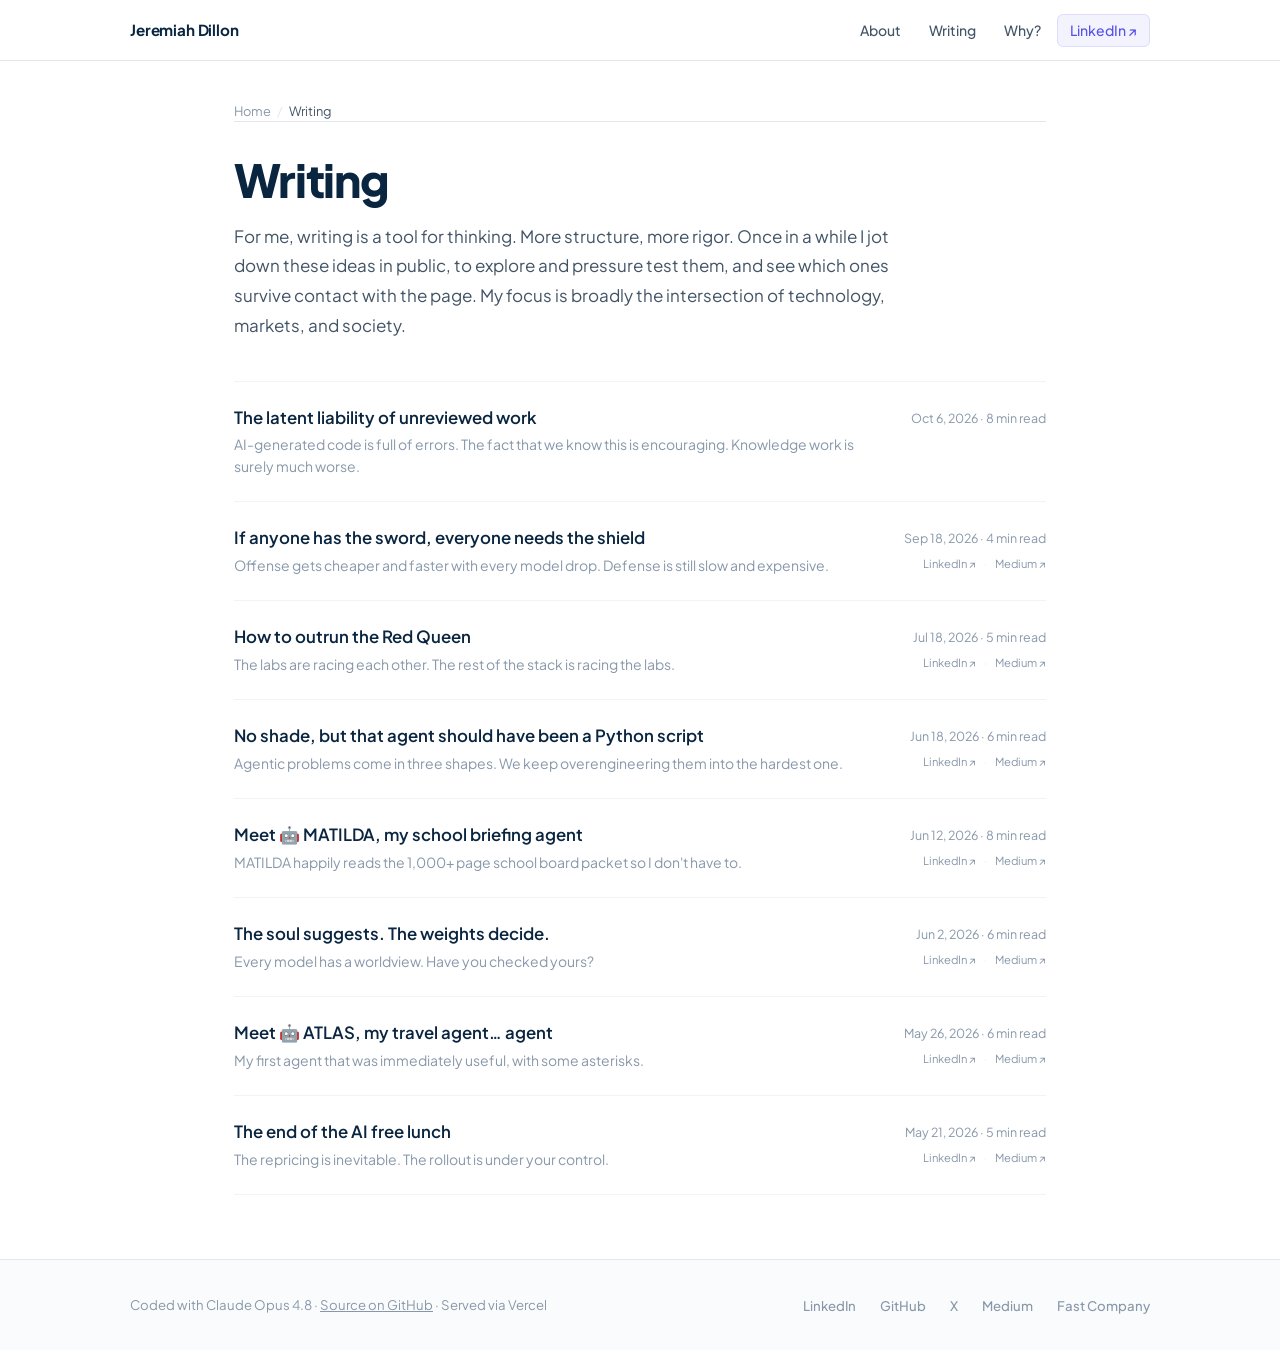
==== writing/index.html @ 39ca25db "Spin writing out into its own /writing/ index page - Add writing/index.html: all essays newest first" ====
<!DOCTYPE html>
<html lang="en">
<head>
  <meta charset="UTF-8">
  <meta name="viewport" content="width=device-width, initial-scale=1.0">
  <title>Writing | Jeremiah Dillon</title>
  <meta name="description" content="Essays by Jeremiah Dillon on the intersection of technology, markets, and society: AI economics, agents, open-weight models, and security.">
  <link rel="icon" type="image/svg+xml" href="../favicon.svg">
  <link rel="canonical" href="https://jeremiahdillon.com/writing/">

  <!-- Open Graph / Twitter -->
  <meta property="og:type" content="website">
  <meta property="og:url" content="https://jeremiahdillon.com/writing/">
  <meta property="og:title" content="Writing | Jeremiah Dillon">
  <meta property="og:description" content="Essays by Jeremiah Dillon on the intersection of technology, markets, and society: AI economics, agents, open-weight models, and security.">
  <meta property="og:image" content="https://jeremiahdillon.com/jeremiah-dillon-photo.jpg">
  <meta property="og:image:width" content="600">
  <meta property="og:image:height" content="399">
  <meta property="og:image:alt" content="Jeremiah Dillon">
  <meta property="og:site_name" content="Jeremiah Dillon">
  <meta name="twitter:card" content="summary_large_image">
  <meta name="twitter:title" content="Writing | Jeremiah Dillon">
  <meta name="twitter:description" content="Essays by Jeremiah Dillon on the intersection of technology, markets, and society: AI economics, agents, open-weight models, and security.">
  <meta name="twitter:image" content="https://jeremiahdillon.com/jeremiah-dillon-photo.jpg">
  <meta name="twitter:creator" content="@jeremiahdillon">

  <!-- ============================================================
    BLOG SCHEMA — the catalog of every essay. One "blogPost" entry
    per article, NEWEST FIRST, each pointing at the article's own
    BlogPosting @id (…/writing/<slug>/#article). Keep this list in
    sync with the visible .essay-list below. author/publisher
    reference the #person node defined on the homepage.
  ============================================================ -->
  <script type="application/ld+json">
  {
    "@context": "https://schema.org",
    "@graph": [
      {
        "@type": "Blog",
        "@id": "https://jeremiahdillon.com/writing/#blog",
        "url": "https://jeremiahdillon.com/writing/",
        "name": "Writing by Jeremiah Dillon",
        "description": "Essays by Jeremiah Dillon on the intersection of technology, markets, and society: AI economics, agents, open-weight models, and security.",
        "inLanguage": "en",
        "author": {
          "@id": "https://jeremiahdillon.com/#person"
        },
        "publisher": {
          "@id": "https://jeremiahdillon.com/#person"
        },
        "isPartOf": {
          "@id": "https://jeremiahdillon.com/#website"
        },
        "blogPost": [
          {
            "@type": "BlogPosting",
            "@id": "https://jeremiahdillon.com/writing/latent-liability-of-unreviewed-work/#article",
            "headline": "The latent liability of unreviewed work",
            "description": "AI-generated code is full of errors. The fact that we know this is encouraging. Knowledge work is surely much worse.",
            "datePublished": "2026-10-06",
            "author": {
              "@id": "https://jeremiahdillon.com/#person"
            },
            "url": "https://jeremiahdillon.com/writing/latent-liability-of-unreviewed-work/"
          },
          {
            "@type": "BlogPosting",
            "@id": "https://jeremiahdillon.com/writing/if-anyone-has-the-sword-everyone-needs-the-shield/#article",
            "headline": "If anyone has the sword, everyone needs the shield",
            "description": "Offense gets cheaper and faster with every model drop. Defense is still slow and expensive.",
            "datePublished": "2026-09-18",
            "author": {
              "@id": "https://jeremiahdillon.com/#person"
            },
            "url": "https://jeremiahdillon.com/writing/if-anyone-has-the-sword-everyone-needs-the-shield/"
          },
          {
            "@type": "BlogPosting",
            "@id": "https://jeremiahdillon.com/writing/how-to-outrun-the-red-queen/#article",
            "headline": "How to outrun the Red Queen",
            "description": "The labs are racing each other. The rest of the stack is racing the labs.",
            "datePublished": "2026-07-18",
            "author": {
              "@id": "https://jeremiahdillon.com/#person"
            },
            "url": "https://jeremiahdillon.com/writing/how-to-outrun-the-red-queen/"
          },
          {
            "@type": "BlogPosting",
            "@id": "https://jeremiahdillon.com/writing/that-agent-should-have-been-a-python-script/#article",
            "headline": "No shade, but that agent should have been a Python script",
            "description": "Agentic problems come in three shapes. We keep overengineering them into the hardest one.",
            "datePublished": "2026-06-18",
            "author": {
              "@id": "https://jeremiahdillon.com/#person"
            },
            "url": "https://jeremiahdillon.com/writing/that-agent-should-have-been-a-python-script/"
          },
          {
            "@type": "BlogPosting",
            "@id": "https://jeremiahdillon.com/writing/meet-matilda-my-school-briefing-agent/#article",
            "headline": "Meet MATILDA, my school briefing agent",
            "description": "MATILDA happily reads the 1,000+ page school board packet so I don't have to.",
            "datePublished": "2026-06-12",
            "author": {
              "@id": "https://jeremiahdillon.com/#person"
            },
            "url": "https://jeremiahdillon.com/writing/meet-matilda-my-school-briefing-agent/"
          },
          {
            "@type": "BlogPosting",
            "@id": "https://jeremiahdillon.com/writing/soul-suggests-weights-decide/#article",
            "headline": "The soul suggests. The weights decide.",
            "description": "Every model has a worldview. Have you checked yours?",
            "datePublished": "2026-06-02",
            "author": {
              "@id": "https://jeremiahdillon.com/#person"
            },
            "url": "https://jeremiahdillon.com/writing/soul-suggests-weights-decide/"
          },
          {
            "@type": "BlogPosting",
            "@id": "https://jeremiahdillon.com/writing/meet-atlas-my-travel-agent/#article",
            "headline": "Meet ATLAS, my travel agent… agent",
            "description": "My first agent that was immediately useful, with some asterisks.",
            "datePublished": "2026-05-26",
            "author": {
              "@id": "https://jeremiahdillon.com/#person"
            },
            "url": "https://jeremiahdillon.com/writing/meet-atlas-my-travel-agent/"
          },
          {
            "@type": "BlogPosting",
            "@id": "https://jeremiahdillon.com/writing/end-of-the-ai-free-lunch/#article",
            "headline": "The end of the AI free lunch",
            "description": "The repricing is inevitable. The rollout is under your control.",
            "datePublished": "2026-05-21",
            "author": {
              "@id": "https://jeremiahdillon.com/#person"
            },
            "url": "https://jeremiahdillon.com/writing/end-of-the-ai-free-lunch/"
          }
        ]
      },
      {
        "@type": "BreadcrumbList",
        "itemListElement": [
          {
            "@type": "ListItem",
            "position": 1,
            "name": "Home",
            "item": "https://jeremiahdillon.com/"
          },
          {
            "@type": "ListItem",
            "position": 2,
            "name": "Writing",
            "item": "https://jeremiahdillon.com/writing/"
          }
        ]
      }
    ]
  }
  </script>

  <link rel="preconnect" href="https://fonts.gstatic.com" crossorigin>
  <link href="https://fonts.googleapis.com/css2?family=Plus+Jakarta+Sans:wght@300;400;500;600;700;800&display=swap" rel="stylesheet">
  <link rel="stylesheet" href="article.css">

  <style>
    /* Writing index — list styles mirror the homepage essay rows. */
    .writing-wrap {
      max-width: 860px;
      margin: 0 auto;
      padding: 2.5rem 1.5rem 4rem;
    }
    .writing-header { margin-bottom: 2.5rem; }
    .writing-title {
      font-size: clamp(2rem, 5vw, 2.85rem);
      font-weight: 800;
      line-height: 1.12;
      letter-spacing: -0.025em;
      color: var(--text);
      margin-bottom: 1rem;
    }
    .writing-intro {
      font-size: 1.0625rem;
      color: var(--text-2);
      line-height: 1.75;
      max-width: 680px;
    }

    .essay-list { display: grid; gap: 0; }
    .essay-item {
      display: grid;
      grid-template-columns: 1fr auto;
      gap: 1.5rem;
      padding: 1.5rem 0;
      border-bottom: 1px solid var(--border-light);
      align-items: start;
    }
    .essay-item:first-child { border-top: 1px solid var(--border-light); }
    .essay-title-link { text-decoration: none; color: inherit; display: block; }
    .essay-title-link:hover .essay-title { color: var(--indigo); }
    .essay-title {
      font-size: 1.05rem;
      font-weight: 600;
      color: var(--text);
      margin-bottom: 0.3rem;
      transition: color 0.15s;
      line-height: 1.4;
    }
    .essay-desc { font-size: 0.875rem; color: var(--text-3); line-height: 1.55; }
    .essay-meta-right {
      display: flex;
      flex-direction: column;
      align-items: flex-end;
      gap: 0.35rem;
    }
    .essay-date {
      font-size: 0.78rem;
      color: var(--text-3);
      white-space: nowrap;
      padding-top: 0.2rem;
    }
    .essay-alts { display: flex; align-items: center; gap: 0.5rem; white-space: nowrap; }
    .essay-alts .sep { color: var(--border); font-size: 0.7rem; }
    .essay-alt {
      font-size: 0.7rem;
      color: var(--text-3);
      text-decoration: none;
      transition: color 0.15s;
    }
    .essay-alt:hover { color: var(--text-2); }

    @media (max-width: 768px) {
      .writing-wrap { padding: 1.5rem 1.25rem 3rem; }
    }
    @media (max-width: 600px) {
      .essay-item { grid-template-columns: 1fr; gap: 0.6rem; }
      .essay-meta-right { flex-direction: row; align-items: center; gap: 0.9rem; flex-wrap: wrap; }
      .essay-date { padding-top: 0; }
    }
  </style>
</head>

<body>

  <!-- NAV -->
  <nav>
    <div class="nav-inner">
      <a href="../" class="nav-logo">Jeremiah Dillon</a>
      <ul class="nav-links">
        <li><a href="../#about">About</a></li>
        <li><a href="./" aria-current="page">Writing</a></li>
        <li><a href="../#why">Why?</a></li>
        <li><a href="https://www.linkedin.com/in/jeremiahdillon/" target="_blank" rel="noopener" class="nav-cta">LinkedIn ↗</a></li>
      </ul>
    </div>
  </nav>

  <main class="writing-wrap">

    <!-- BREADCRUMB (mirrored in BreadcrumbList schema above) -->
    <nav class="breadcrumb" aria-label="Breadcrumb">
      <a href="../">Home</a>
      <span class="sep">/</span>
      <span aria-current="page">Writing</span>
    </nav>

    <header class="writing-header">
      <h1 class="writing-title">Writing</h1>
      <p class="writing-intro">
        For me, writing is a tool for thinking. More structure, more rigor.
        Once in a while I jot down these ideas in public, to explore and pressure test them,
        and see which ones survive contact with the page.
        My focus is broadly the intersection of technology, markets, and society.
      </p>
    </header>

    <!-- ESSAY LIST — every article, NEWEST FIRST. Add new rows at the top.
         PASS 1: omit the .essay-alts span. PASS 2: add LinkedIn + Medium. -->
    <div class="essay-list">
      <div class="essay-item">
        <div>
          <a class="essay-title-link"
             href="latent-liability-of-unreviewed-work/">
            <p class="essay-title">The latent liability of unreviewed work</p>
          </a>
          <p class="essay-desc">AI-generated code is full of errors. The fact that we know this is encouraging. Knowledge work is surely much worse.</p>
        </div>
        <div class="essay-meta-right">
          <span class="essay-date"><time datetime="2026-10-06">Oct 6, 2026</time> · 8 min read</span>
        </div>
      </div>
      <div class="essay-item">
        <div>
          <a class="essay-title-link"
             href="if-anyone-has-the-sword-everyone-needs-the-shield/">
            <p class="essay-title">If anyone has the sword, everyone needs the shield</p>
          </a>
          <p class="essay-desc">Offense gets cheaper and faster with every model drop. Defense is still slow and expensive.</p>
        </div>
        <div class="essay-meta-right">
          <span class="essay-date"><time datetime="2026-09-18">Sep 18, 2026</time> · 4 min read</span>
          <span class="essay-alts">
            <a class="essay-alt"
               href="https://www.linkedin.com/pulse/anyone-has-sword-everyone-needs-shield-jeremiah-dillon-mvcic/"
               target="_blank" rel="noopener">LinkedIn ↗</a>
            <span class="sep">·</span>
            <a class="essay-alt"
               href="https://medium.com/@jeremiahdillon/if-anyone-has-the-sword-everyone-needs-the-shield-86bb795294f2"
               target="_blank" rel="noopener">Medium ↗</a>
          </span>
        </div>
      </div>
      <div class="essay-item">
        <div>
          <a class="essay-title-link"
             href="how-to-outrun-the-red-queen/">
            <p class="essay-title">How to outrun the Red Queen</p>
          </a>
          <p class="essay-desc">The labs are racing each other. The rest of the stack is racing the labs.</p>
        </div>
        <div class="essay-meta-right">
          <span class="essay-date"><time datetime="2026-07-18">Jul 18, 2026</time> · 5 min read</span>
          <span class="essay-alts">
            <a class="essay-alt"
               href="https://www.linkedin.com/pulse/how-outrun-red-queen-jeremiah-dillon-hpqdc/"
               target="_blank" rel="noopener">LinkedIn ↗</a>
            <span class="sep">·</span>
            <a class="essay-alt"
               href="https://medium.com/@jeremiahdillon/how-to-outrun-the-red-queen-6747c580586c"
               target="_blank" rel="noopener">Medium ↗</a>
          </span>
        </div>
      </div>
      <div class="essay-item">
        <div>
          <a class="essay-title-link"
             href="that-agent-should-have-been-a-python-script/">
            <p class="essay-title">No shade, but that agent should have been a Python script</p>
          </a>
          <p class="essay-desc">Agentic problems come in three shapes. We keep overengineering them into the hardest one.</p>
        </div>
        <div class="essay-meta-right">
          <span class="essay-date"><time datetime="2026-06-18">Jun 18, 2026</time> · 6 min read</span>
          <span class="essay-alts">
            <a class="essay-alt"
               href="https://www.linkedin.com/pulse/shade-agent-should-have-been-python-script-jeremiah-dillon-jqdzc/"
               target="_blank" rel="noopener">LinkedIn ↗</a>
            <span class="sep">·</span>
            <a class="essay-alt"
               href="https://medium.com/@jeremiahdillon/no-shade-but-that-agent-should-have-been-a-python-script-0a98069a4497"
               target="_blank" rel="noopener">Medium ↗</a>
          </span>
        </div>
      </div>
      <div class="essay-item">
        <div>
          <a class="essay-title-link"
             href="meet-matilda-my-school-briefing-agent/">
            <p class="essay-title">Meet 🤖 MATILDA, my school briefing agent</p>
          </a>
          <p class="essay-desc">MATILDA happily reads the 1,000+ page school board packet so I don't have to.</p>
        </div>
        <div class="essay-meta-right">
          <span class="essay-date"><time datetime="2026-06-12">Jun 12, 2026</time> · 8 min read</span>
          <span class="essay-alts">
            <a class="essay-alt"
               href="https://www.linkedin.com/pulse/meet-matilda-my-school-briefing-agent-jeremiah-dillon-i9kpc/"
               target="_blank" rel="noopener">LinkedIn ↗</a>
            <span class="sep">·</span>
            <a class="essay-alt"
               href="https://medium.com/@jeremiahdillon/meet-matilda-my-school-briefing-agent-ec1f6a5255ee"
               target="_blank" rel="noopener">Medium ↗</a>
          </span>
        </div>
      </div>
      <div class="essay-item">
        <div>
          <a class="essay-title-link"
             href="soul-suggests-weights-decide/">
            <p class="essay-title">The soul suggests. The weights decide.</p>
          </a>
          <p class="essay-desc">Every model has a worldview. Have you checked yours?</p>
        </div>
        <div class="essay-meta-right">
          <span class="essay-date"><time datetime="2026-06-02">Jun 2, 2026</time> · 6 min read</span>
          <span class="essay-alts">
            <a class="essay-alt"
               href="https://www.linkedin.com/pulse/soul-suggests-weights-decide-jeremiah-dillon-nlzoc/"
               target="_blank" rel="noopener">LinkedIn ↗</a>
            <span class="sep">·</span>
            <a class="essay-alt"
               href="https://medium.com/@jeremiahdillon/the-soul-suggests-the-weights-decide-28dfb62f0040"
               target="_blank" rel="noopener">Medium ↗</a>
          </span>
        </div>
      </div>
      <div class="essay-item">
        <div>
          <a class="essay-title-link"
             href="meet-atlas-my-travel-agent/">
            <p class="essay-title">Meet 🤖 ATLAS, my travel agent… agent</p>
          </a>
          <p class="essay-desc">My first agent that was immediately useful, with some asterisks.</p>
        </div>
        <div class="essay-meta-right">
          <span class="essay-date"><time datetime="2026-05-26">May 26, 2026</time> · 6 min read</span>
          <span class="essay-alts">
            <a class="essay-alt"
               href="https://www.linkedin.com/pulse/meet-atlas-my-travel-agent-jeremiah-dillon-sjqvc/"
               target="_blank" rel="noopener">LinkedIn ↗</a>
            <span class="sep">·</span>
            <a class="essay-alt"
               href="https://medium.com/@jeremiahdillon/meet-atlas-my-travel-agent-agent-e355d54e1eb7"
               target="_blank" rel="noopener">Medium ↗</a>
          </span>
        </div>
      </div>
      <div class="essay-item">
        <div>
          <a class="essay-title-link"
             href="end-of-the-ai-free-lunch/">
            <p class="essay-title">The end of the AI free lunch</p>
          </a>
          <p class="essay-desc">The repricing is inevitable. The rollout is under your control.</p>
        </div>
        <div class="essay-meta-right">
          <span class="essay-date"><time datetime="2026-05-21">May 21, 2026</time> · 5 min read</span>
          <span class="essay-alts">
            <a class="essay-alt"
               href="https://www.linkedin.com/pulse/end-ai-free-lunch-jeremiah-dillon-sha3c/"
               target="_blank" rel="noopener">LinkedIn ↗</a>
            <span class="sep">·</span>
            <a class="essay-alt"
               href="https://medium.com/@jeremiahdillon/the-end-of-the-ai-free-lunch-56e48bebc49a"
               target="_blank" rel="noopener">Medium ↗</a>
          </span>
        </div>
      </div>
    </div>

  </main>

  <!-- FOOTER -->
  <footer>
    <div class="footer-inner">
      <div style="display: flex; flex-direction: column; gap: 0.3rem;">
        <span class="footer-copy">Coded with Claude Opus 4.8 · <a href="https://github.com/jeremiahdillon/jeremiahdillon-site" target="_blank" rel="noopener">Source on GitHub</a> · Served via Vercel</span>
      </div>
      <ul class="footer-links">
        <li><a href="https://www.linkedin.com/in/jeremiahdillon/" target="_blank" rel="noopener">LinkedIn</a></li>
        <li><a href="https://github.com/jeremiahdillon" target="_blank" rel="noopener">GitHub</a></li>
        <li><a href="https://x.com/jeremiahdillon" target="_blank" rel="noopener">X</a></li>
        <li><a href="https://medium.com/@jeremiahdillon" target="_blank" rel="noopener">Medium</a></li>
        <li><a href="https://www.fastcompany.com/user/jeremiah-dillon" target="_blank" rel="noopener">Fast Company</a></li>
      </ul>
    </div>
  </footer>

  <!-- Vercel Web Analytics -->
  <script defer src="/_vercel/insights/script.js"></script>
</body>
</html>
---- writing/article.css ----
/* ============================================================
   article.css — shared styles for jeremiahdillon.com/writing/
   Reuses the design tokens from the homepage (index.html) so
   article pages stay visually consistent with the rest of the
   site. Edit here once; every article + the template updates.
   ============================================================ */

*, *::before, *::after { box-sizing: border-box; margin: 0; padding: 0; }

:root {
  --bg:           #ffffff;
  --bg-alt:       #f6f9fc;
  --bg-subtle:    #fafbfc;
  --text:         #0a2540;
  --text-2:       #425466;
  --text-3:       #8898aa;
  --indigo:       #5851ea;
  --indigo-deep:  #3d35c7;
  --indigo-soft:  rgba(88, 81, 234, 0.07);
  --indigo-mid:   rgba(88, 81, 234, 0.14);
  --border:       #e3e8ef;
  --border-light: #f0f4f8;
  --shadow-sm:    0 1px 3px rgba(10,37,64,0.08), 0 1px 2px rgba(10,37,64,0.04);
  --shadow-md:    0 4px 16px rgba(10,37,64,0.08), 0 2px 6px rgba(10,37,64,0.04);
  --font:         'Plus Jakarta Sans', system-ui, sans-serif;
  --mono:         'Fira Code', 'Cascadia Code', 'Consolas', 'Monaco', monospace;
  --max:          1100px;   /* nav + footer width, matches homepage */
  --measure:      720px;    /* article reading column width        */
}

html { scroll-behavior: smooth; }

body {
  background: var(--bg);
  color: var(--text);
  font-family: var(--font);
  font-size: 16px;
  line-height: 1.6;
  -webkit-font-smoothing: antialiased;
}

a { color: var(--indigo); }

/* ---------- NAV (mirrors homepage) ---------- */
nav {
  position: sticky;
  top: 0;
  z-index: 100;
  background: rgba(255,255,255,0.9);
  backdrop-filter: blur(16px);
  -webkit-backdrop-filter: blur(16px);
  border-bottom: 1px solid var(--border);
}
.nav-inner {
  max-width: var(--max);
  margin: 0 auto;
  padding: 0 2.5rem;
  height: 60px;
  display: flex;
  align-items: center;
  justify-content: space-between;
}
.nav-logo {
  font-size: 0.95rem;
  font-weight: 700;
  color: var(--text);
  text-decoration: none;
  letter-spacing: -0.01em;
}
.nav-links {
  display: flex;
  align-items: center;
  gap: 0.25rem;
  list-style: none;
}
.nav-links a {
  font-size: 0.875rem;
  font-weight: 500;
  color: var(--text-2);
  text-decoration: none;
  padding: 0.4rem 0.75rem;
  border-radius: 6px;
  transition: color 0.15s, background 0.15s;
}
.nav-links a:hover { color: var(--text); background: var(--bg-alt); }
.nav-cta {
  color: var(--indigo) !important;
  background: var(--indigo-soft) !important;
  border: 1px solid var(--indigo-mid) !important;
}
.nav-cta:hover {
  background: rgba(88,81,234,0.12) !important;
  color: var(--indigo-deep) !important;
}

/* ---------- ARTICLE SHELL ---------- */
.article-wrap {
  max-width: var(--measure);
  margin: 0 auto;
  padding: 2.5rem 1.5rem 4rem;
}

/* Breadcrumb (visible + mirrored in BreadcrumbList JSON-LD) */
.breadcrumb {
  font-size: 0.8rem;
  color: var(--text-3);
  margin-bottom: 2rem;
  display: flex;
  flex-wrap: wrap;
  gap: 0.4rem;
  align-items: center;
}
.breadcrumb a { color: var(--text-3); text-decoration: none; transition: color 0.15s; }
.breadcrumb a:hover { color: var(--indigo); }
.breadcrumb .sep { color: var(--border); }
.breadcrumb [aria-current="page"] { color: var(--text-2); }

/* ---------- ARTICLE HEADER ---------- */
.article-header { margin-bottom: 2.5rem; }
.article-eyebrow {
  font-size: 0.72rem;
  font-weight: 700;
  color: var(--indigo);
  letter-spacing: 0.1em;
  text-transform: uppercase;
  margin-bottom: 1rem;
}
.article-title {
  font-size: clamp(2rem, 5vw, 2.85rem);
  font-weight: 800;
  line-height: 1.12;
  letter-spacing: -0.025em;
  color: var(--text);
  margin-bottom: 1rem;
}
.article-dek {
  font-size: 1.2rem;
  font-weight: 400;
  color: var(--text-2);
  line-height: 1.55;
  margin-bottom: 1.5rem;
}
.article-meta {
  display: flex;
  flex-wrap: wrap;
  align-items: center;
  gap: 0.5rem 0.85rem;
  font-size: 0.85rem;
  color: var(--text-3);
  padding-bottom: 1.5rem;
  border-bottom: 1px solid var(--border);
}
.article-meta .author { color: var(--text-2); font-weight: 600; }
.article-meta .dot { color: var(--border); }

/* ---------- ARTICLE BODY ---------- */
.article-body { font-size: 1.0625rem; color: var(--text-2); }
.article-body > * + * { margin-top: 1.5rem; }

.article-body p { line-height: 1.8; }
.article-body strong { color: var(--text); font-weight: 700; }
.article-body em { font-style: italic; }
.article-body a {
  color: var(--indigo);
  text-decoration: underline;
  text-decoration-color: var(--indigo-mid);
  text-underline-offset: 2px;
  transition: text-decoration-color 0.15s;
}
.article-body a:hover { text-decoration-color: var(--indigo); }

/* Headings within the article */
.article-body h2 {
  font-size: 1.6rem;
  font-weight: 700;
  line-height: 1.25;
  letter-spacing: -0.02em;
  color: var(--text);
  margin-top: 3rem;
}
.article-body h3 {
  font-size: 1.25rem;
  font-weight: 700;
  line-height: 1.3;
  color: var(--text);
  margin-top: 2.5rem;
}
.article-body h2 + p, .article-body h3 + p { margin-top: 0.75rem; }

/* Section divider */
.article-body hr {
  border: none;
  height: 1px;
  background: var(--border);
  margin: 3rem 0;
}
/* Optional decorative centered divider: <hr class="dots"> */
.article-body hr.dots {
  background: none;
  text-align: center;
  height: auto;
}
.article-body hr.dots::before {
  content: '· · ·';
  color: var(--text-3);
  letter-spacing: 0.4em;
  font-size: 1.1rem;
}

/* Lists */
.article-body ul, .article-body ol { padding-left: 1.4rem; }
.article-body li { line-height: 1.8; margin-top: 0.5rem; }
.article-body li::marker { color: var(--text-3); }
.article-body ul li::marker { color: var(--indigo); }

/* Figures / inline images */
.article-body figure { margin: 2.5rem 0; }
.article-body figure img {
  display: block;
  width: 100%;
  height: auto;
  border-radius: 12px;
  border: 1px solid var(--border);
  box-shadow: var(--shadow-md);
}
.article-body figcaption {
  font-size: 0.82rem;
  color: var(--text-3);
  text-align: center;
  margin-top: 0.75rem;
  line-height: 1.5;
}
/* Lead/header image sits flush, a touch larger */
.article-lead { margin: 0 0 2.5rem; }
.article-lead img {
  display: block;
  width: 100%;
  height: auto;
  border-radius: 14px;
  border: 1px solid var(--border);
  box-shadow: var(--shadow-md);
}
.article-lead figcaption {
  font-size: 0.82rem;
  color: var(--text-3);
  text-align: center;
  margin-top: 0.75rem;
}

/* Blockquote / pull quote */
.article-body blockquote {
  border-left: 3px solid var(--indigo);
  background: var(--indigo-soft);
  padding: 1.1rem 1.4rem;
  border-radius: 0 10px 10px 0;
  margin: 2rem 0;
}
.article-body blockquote p { color: var(--text); font-size: 1.05rem; line-height: 1.7; }
.article-body blockquote p + p { margin-top: 0.75rem; }
.article-body blockquote cite {
  display: block;
  font-style: normal;
  font-size: 0.85rem;
  color: var(--text-3);
  margin-top: 0.6rem;
}
.article-body blockquote cite a { color: var(--text-3); }

/* Callout / note box */
.callout {
  display: flex;
  gap: 0.9rem;
  background: var(--bg-alt);
  border: 1px solid var(--border);
  border-radius: 12px;
  padding: 1.1rem 1.3rem;
  margin: 2rem 0;
}
.callout-icon {
  flex-shrink: 0;
  width: 1.5rem; height: 1.5rem;
  color: var(--indigo);
}
.callout-body { font-size: 0.95rem; color: var(--text-2); line-height: 1.65; }
.callout-body strong { color: var(--text); }
.callout-body > * + * { margin-top: 0.5rem; }
.callout.accent { background: var(--indigo-soft); border-color: var(--indigo-mid); }

/* Inline code + code blocks */
.article-body code {
  font-family: var(--mono);
  font-size: 0.875em;
  background: var(--indigo-soft);
  color: var(--indigo-deep);
  padding: 0.12em 0.4em;
  border-radius: 5px;
}
.article-body pre {
  background: #1e1e1e;
  border-radius: 10px;
  padding: 1.4rem 1.6rem;
  overflow-x: auto;
  box-shadow: 0 8px 32px rgba(0,0,0,0.18), 0 2px 8px rgba(0,0,0,0.12);
}
.article-body pre code {
  font-family: var(--mono);
  font-size: 0.82rem;
  line-height: 1.7;
  background: none;
  color: #d4d4d4;
  padding: 0;
  border-radius: 0;
  white-space: pre;
}

/* Code window (matches homepage "Why?" component) for titled code blocks */
.code-window {
  border-radius: 10px;
  overflow: hidden;
  box-shadow: 0 8px 32px rgba(0,0,0,0.18), 0 2px 8px rgba(0,0,0,0.12);
  margin: 2.5rem 0;
}
.code-titlebar {
  background: #323232;
  padding: 0.65rem 1rem;
  display: flex;
  align-items: center;
  gap: 0.5rem;
}
.code-dot { width: 12px; height: 12px; border-radius: 50%; flex-shrink: 0; }
.dot-red    { background: #ff5f57; }
.dot-yellow { background: #ffbd2e; }
.dot-green  { background: #28c840; }
.code-filename {
  font-size: 0.75rem;
  color: #9d9d9d;
  margin-left: 0.375rem;
  font-family: var(--mono);
}
.code-window .code-body {
  background: #1e1e1e;
  padding: 1.4rem 1.6rem;
  overflow-x: auto;
}
.code-window pre { box-shadow: none; padding: 0; border-radius: 0; }

/* Syntax tokens (VS Code-style) — used in <pre><code> and .code-window.
   Stay true to a real syntax theme: comments green, keys blue, strings
   orange, punctuation muted. Bold variants add hierarchy where wanted. */
.tok-hd  { color: #6a9955; font-weight: 700; }   /* heading comment — bold green */
.tok-cmt { color: #6a9955; }                     /* comment        — green       */
.tok-lbl { color: #9cdcfe; font-weight: 700; }   /* key / label    — bold blue    */
.tok-key { color: #9cdcfe; }                     /* key            — blue         */
.tok-str { color: #ce9178; }                     /* string value   — warm orange  */
.tok-num { color: #b5cea8; }                     /* number         — soft green    */
.tok-pun { color: #808080; }                     /* punctuation    — gray          */

/* ---------- PLAY-ONCE VIDEO ----------
   <figure class="article-video"><video data-play-once …> — plays once
   when scrolled into view, then holds its final frame (article.js). */
.article-body figure video {
  display: block;
  width: 100%;
  height: auto;
  border-radius: 12px;
  border: 1px solid var(--border);
  box-shadow: var(--shadow-md);
  background: #0b0c10;
  cursor: pointer;
}
.video-replay {
  font: inherit;
  color: var(--indigo);
  background: none;
  border: 0;
  padding: 0;
  margin-left: 0.5rem;
  cursor: pointer;
  white-space: nowrap;
}
.video-replay:hover { text-decoration: underline; }
.video-replay:focus-visible { outline: 2px solid var(--indigo); outline-offset: 3px; border-radius: 4px; }

/* ---------- LIGHTBOX ---------- */
.article-body figure img,
.article-lead img { cursor: zoom-in; }

.lightbox {
  position: fixed;
  inset: 0;
  z-index: 1000;
  display: flex;
  align-items: center;
  justify-content: center;
  padding: 2.5rem;
  background: rgba(10, 37, 64, 0.66);
  -webkit-backdrop-filter: blur(8px);
  backdrop-filter: blur(8px);
  cursor: zoom-out;
  opacity: 0;
  transition: opacity 0.2s ease;
}
.lightbox.open { opacity: 1; }
.lightbox[hidden] { display: none; }
.lightbox img {
  max-width: 82vw;
  max-height: 80vh;
  width: auto;
  height: auto;
  border-radius: 8px;
  box-shadow: 0 12px 48px rgba(0, 0, 0, 0.45);
  cursor: default;
}
.lightbox-close {
  position: absolute;
  top: 1.1rem;
  right: 1.3rem;
  width: 2.25rem;
  height: 2.25rem;
  display: flex;
  align-items: center;
  justify-content: center;
  border: none;
  border-radius: 50%;
  background: rgba(255, 255, 255, 0.14);
  color: #fff;
  font-size: 1.5rem;
  line-height: 1;
  cursor: pointer;
  transition: background 0.15s;
}
.lightbox-close:hover { background: rgba(255, 255, 255, 0.28); }

/* Tables */
.table-wrap { overflow-x: auto; margin: 2rem 0; }
.article-body table {
  width: 100%;
  border-collapse: collapse;
  font-size: 0.92rem;
}
.article-body th, .article-body td {
  text-align: left;
  padding: 0.7rem 0.95rem;
  border-bottom: 1px solid var(--border-light);
  vertical-align: top;
}
.article-body thead th {
  font-size: 0.72rem;
  font-weight: 700;
  letter-spacing: 0.06em;
  text-transform: uppercase;
  color: var(--text-3);
  border-bottom: 1px solid var(--border);
}
.article-body tbody tr:hover { background: var(--bg-subtle); }

/* "Built with" credit line (italic colophon at article end) */
.article-colophon {
  font-size: 0.85rem;
  font-style: italic;
  color: var(--text-3);
  margin-top: 2.5rem;
}

/* ---------- DISTRIBUTION / CANONICAL NOTE ---------- */
.distribution {
  margin-top: 2.5rem;
  padding-top: 1.5rem;
  border-top: 1px solid var(--border);
  font-size: 0.85rem;
  color: var(--text-3);
  display: flex;
  flex-wrap: wrap;
  gap: 0.5rem 0.85rem;
  align-items: center;
}
.distribution a {
  color: var(--text-2);
  text-decoration: none;
  font-weight: 500;
  transition: color 0.15s;
}
.distribution a:hover { color: var(--indigo); }
.distribution .dot { color: var(--border); }

/* ---------- AUTHOR BIO ---------- */
.author-bio {
  display: flex;
  gap: 1.25rem;
  align-items: flex-start;
  margin-top: 3rem;
  padding: 1.75rem;
  background: var(--bg-alt);
  border: 1px solid var(--border);
  border-radius: 14px;
}
.author-bio img {
  width: 64px; height: 64px;
  border-radius: 50%;
  object-fit: cover;
  flex-shrink: 0;
  border: 1px solid var(--border);
}
.author-bio-name {
  font-size: 1rem;
  font-weight: 700;
  color: var(--text);
  margin-bottom: 0.3rem;
}
.author-bio-name a { color: inherit; text-decoration: none; }
.author-bio-name a:hover { color: var(--indigo); }
.author-bio-text { font-size: 0.9rem; color: var(--text-2); line-height: 1.6; }
.author-bio-links { margin-top: 0.6rem; display: flex; flex-wrap: wrap; gap: 0.9rem; }
.author-bio-links a {
  font-size: 0.82rem;
  font-weight: 500;
  color: var(--text-3);
  text-decoration: none;
}
.author-bio-links a:hover { color: var(--indigo); }

/* ---------- ARTICLE FOOTER NAV ---------- */
.article-foot-nav {
  margin-top: 3rem;
  display: flex;
  justify-content: center;
}
.back-to-writing {
  font-size: 0.875rem;
  font-weight: 600;
  color: var(--indigo);
  text-decoration: none;
  display: inline-flex;
  align-items: center;
  gap: 0.4rem;
}
.back-to-writing:hover { color: var(--indigo-deep); }

/* ---------- SITE FOOTER (mirrors homepage) ---------- */
footer {
  border-top: 1px solid var(--border);
  background: var(--bg-subtle);
}
.footer-inner {
  max-width: var(--max);
  margin: 0 auto;
  padding: 2rem 2.5rem;
  display: flex;
  justify-content: space-between;
  align-items: center;
  flex-wrap: wrap;
  gap: 1rem;
}
.footer-copy { font-size: 0.825rem; color: var(--text-3); }
.footer-copy a { color: inherit; }
.footer-links { display: flex; gap: 1.5rem; list-style: none; }
.footer-links a {
  font-size: 0.825rem;
  font-weight: 500;
  color: var(--text-3);
  text-decoration: none;
  transition: color 0.15s;
}
.footer-links a:hover { color: var(--text); }

/* ---------- RESPONSIVE ---------- */
@media (max-width: 768px) {
  .nav-inner { padding: 0 1.25rem; gap: 0.5rem; }
  .nav-links { gap: 0.1rem; }
  .nav-links a { padding: 0.4rem 0.55rem; font-size: 0.82rem; }
  .article-wrap { padding: 1.5rem 1.25rem 3rem; }
  .footer-inner { padding: 1.75rem 1.25rem; flex-direction: column; align-items: flex-start; }
  .author-bio { flex-direction: column; gap: 1rem; }
}
@media (max-width: 480px) {
  .nav-logo { display: none; }
  .nav-links a { padding: 0.4rem 0.45rem; font-size: 0.8rem; }
}
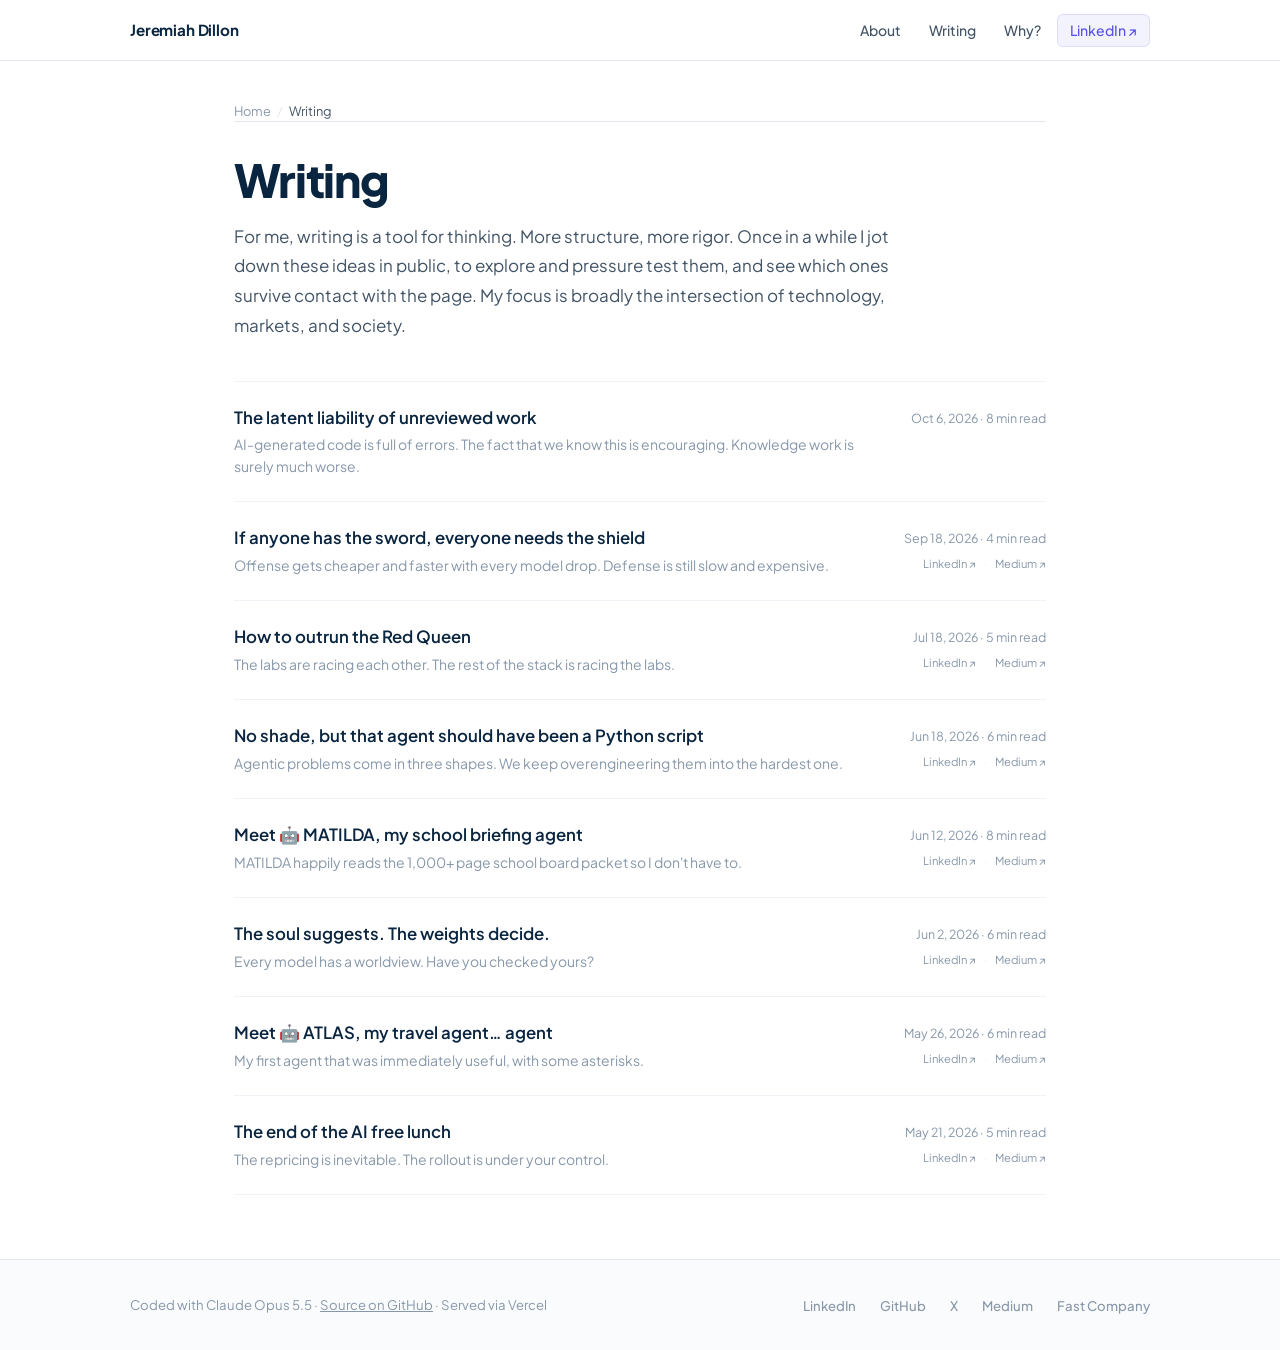
==== commit 672eedd5: "Footer: Coded with Claude Opus 5.5 Co-Authored-By: Claude Opus 5.5 <noreply@anthropic.com> Claude-Se" ====
--- a/writing/index.html
+++ b/writing/index.html
@@ -448,7 +448,7 @@
   <footer>
     <div class="footer-inner">
       <div style="display: flex; flex-direction: column; gap: 0.3rem;">
-        <span class="footer-copy">Coded with Claude Opus 4.8 · <a href="https://github.com/jeremiahdillon/jeremiahdillon-site" target="_blank" rel="noopener">Source on GitHub</a> · Served via Vercel</span>
+        <span class="footer-copy">Coded with Claude Opus 5.5 · <a href="https://github.com/jeremiahdillon/jeremiahdillon-site" target="_blank" rel="noopener">Source on GitHub</a> · Served via Vercel</span>
       </div>
       <ul class="footer-links">
         <li><a href="https://www.linkedin.com/in/jeremiahdillon/" target="_blank" rel="noopener">LinkedIn</a></li>
